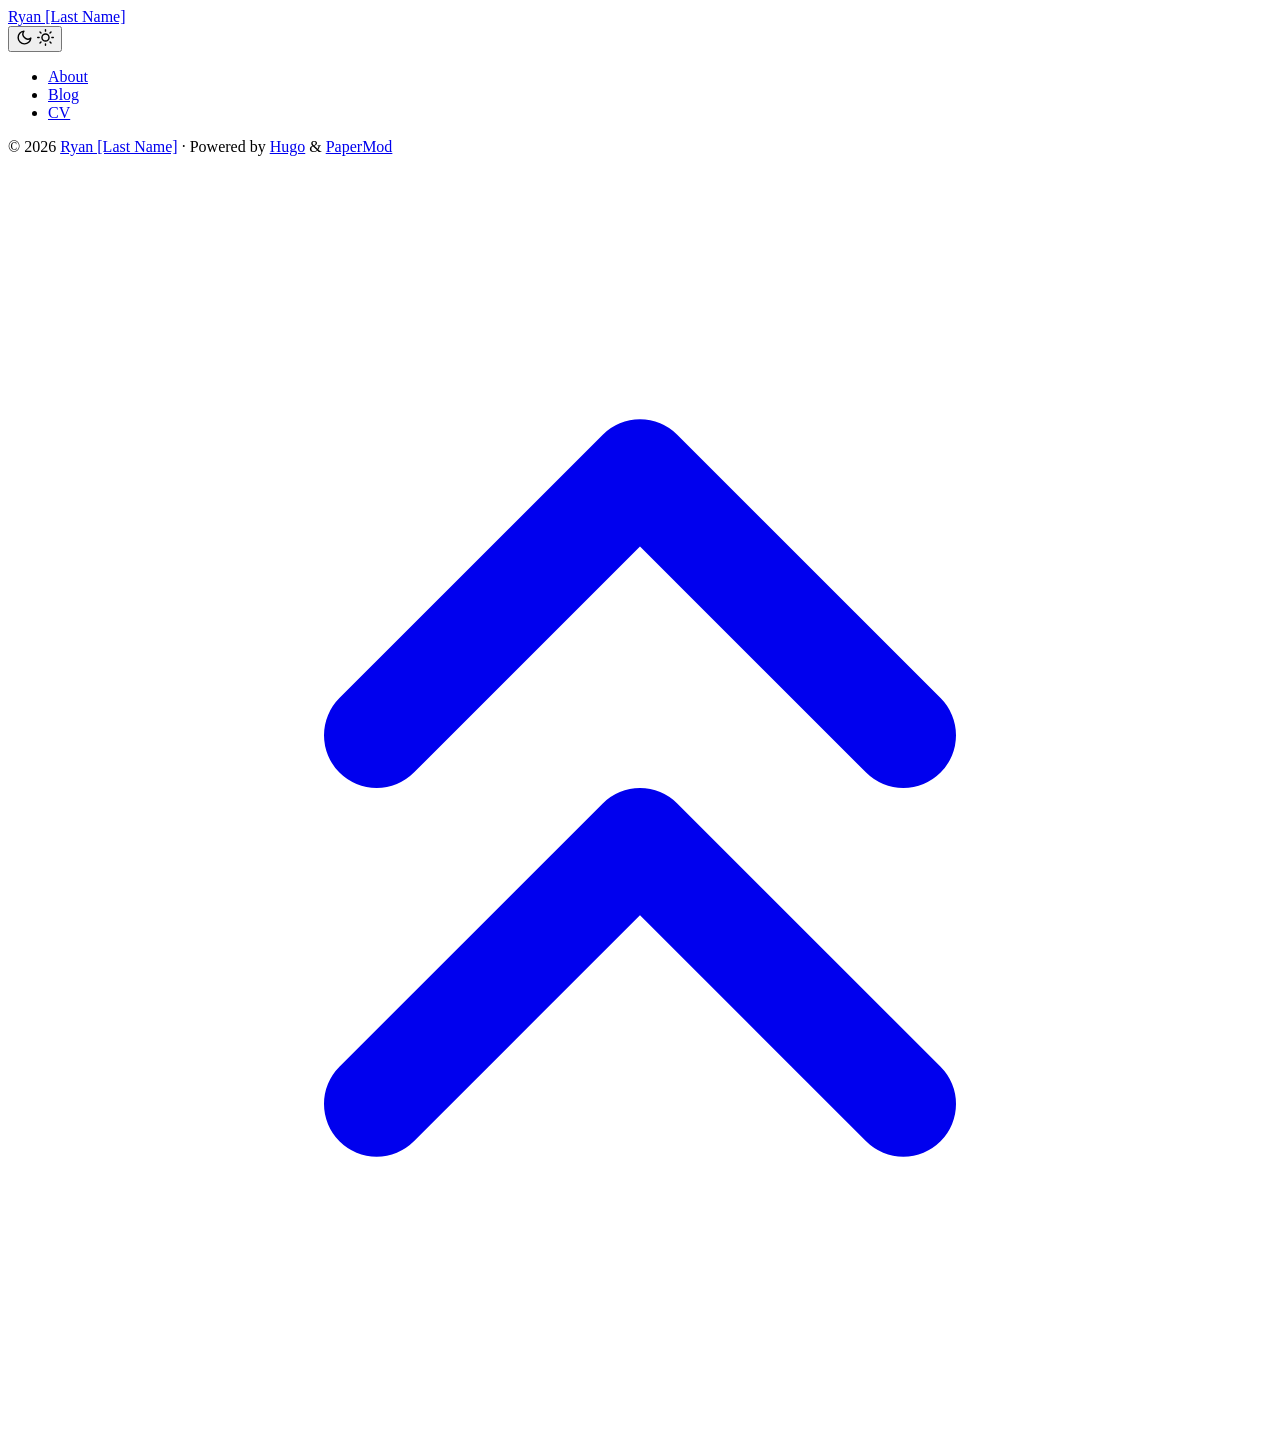
==== public/index.html @ 727adca2 "init commit" ====
<!DOCTYPE html>
<html lang="en" dir="auto" data-theme="auto">

<head>
	<meta name="generator" content="Hugo 0.163.3"><script src="/livereload.js?mindelay=10&amp;v=2&amp;port=1313&amp;path=livereload" data-no-instant defer></script><meta charset="utf-8">
<meta http-equiv="X-UA-Compatible" content="IE=edge">
<meta name="viewport" content="width=device-width, initial-scale=1, shrink-to-fit=no">
<meta name="robots" content="noindex, nofollow">
<title>Ryan [Last Name]</title>

<meta name="description" content="PhD applicant, theoretical CS / algorithms">
<meta name="author" content="">
<link rel="canonical" href="http://localhost:1313/">
<link crossorigin="anonymous" href="/assets/css/stylesheet.cd9298b33628769aa1bc1acebbbfd7aa11ce81dfe03484d479e1907760249a1d.css" integrity="sha256-zZKYszYodpqhvBrOu7/XqhHOgd/gNITUeeGQd2Akmh0=" rel="preload stylesheet" as="style">
<link rel="icon" href="http://localhost:1313/favicon.ico">
<link rel="icon" type="image/png" sizes="16x16" href="http://localhost:1313/favicon-16x16.png">
<link rel="icon" type="image/png" sizes="32x32" href="http://localhost:1313/favicon-32x32.png">
<link rel="apple-touch-icon" href="http://localhost:1313/apple-touch-icon.png">
<link rel="mask-icon" href="http://localhost:1313/safari-pinned-tab.svg">
<meta name="theme-color" content="#2e2e33">
<meta name="msapplication-TileColor" content="#2e2e33">
<link rel="alternate" type="application/rss+xml" href="http://localhost:1313/index.xml" title="rss">
<link rel="alternate" hreflang="en" href="http://localhost:1313/">
<noscript>
    <style>
        #theme-toggle,
        .top-link {
            display: none;
        }

    </style>
    <style>
        @media (prefers-color-scheme: dark) {
            :root {
                --theme: rgb(29, 30, 32);
                --entry: rgb(46, 46, 51);
                --primary: rgb(218, 218, 219);
                --secondary: rgb(155, 156, 157);
                --tertiary: rgb(65, 66, 68);
                --content: rgb(196, 196, 197);
                --code-block-bg: rgb(46, 46, 51);
                --code-bg: rgb(55, 56, 62);
                --border: rgb(51, 51, 51);
                color-scheme: dark;
            }

            .list {
                background: var(--theme);
            }

            .toc {
                background: var(--entry);
            }
        }

    </style>
</noscript>
<script>
    if (localStorage.getItem("pref-theme") === "dark") {
        document.querySelector("html").dataset.theme = 'dark';
    } else if (localStorage.getItem("pref-theme") === "light") {
       document.querySelector("html").dataset.theme = 'light';
    } else if (window.matchMedia('(prefers-color-scheme: dark)').matches) {
        document.querySelector("html").dataset.theme = 'dark';
    } else {
        document.querySelector("html").dataset.theme = 'light';
    }

</script>
</head>
<body class="list" id="top">
    <header class="header">
    <nav class="header-nav">
        <div class="logo">
            <a href="http://localhost:1313/" accesskey="h" title="Ryan [Last Name] (Alt + H)">Ryan [Last Name]</a>
            <div class="logo-switches">
                <button id="theme-toggle" class="theme-toggle" accesskey="t" title="(Alt + T)" aria-label="Toggle theme">
                    <svg class="moon" xmlns="http://www.w3.org/2000/svg" width="17" height="17" viewBox="0 0 24 24"
                        fill="none" stroke="currentColor" stroke-width="2" stroke-linecap="round"
                        stroke-linejoin="round">
                        <path d="M21 12.79A9 9 0 1 1 11.21 3 7 7 0 0 0 21 12.79z"></path>
                    </svg>
                    <svg class="sun" xmlns="http://www.w3.org/2000/svg" width="17" height="17" viewBox="0 0 24 24"
                        fill="none" stroke="currentColor" stroke-width="2" stroke-linecap="round"
                        stroke-linejoin="round">
                        <circle cx="12" cy="12" r="5"></circle>
                        <line x1="12" y1="1" x2="12" y2="3"></line>
                        <line x1="12" y1="21" x2="12" y2="23"></line>
                        <line x1="4.22" y1="4.22" x2="5.64" y2="5.64"></line>
                        <line x1="18.36" y1="18.36" x2="19.78" y2="19.78"></line>
                        <line x1="1" y1="12" x2="3" y2="12"></line>
                        <line x1="21" y1="12" x2="23" y2="12"></line>
                        <line x1="4.22" y1="19.78" x2="5.64" y2="18.36"></line>
                        <line x1="18.36" y1="5.64" x2="19.78" y2="4.22"></line>
                    </svg>
                </button>
            </div>
        </div>
        <ul id="menu" class="menu">
            <li>
                <a href="http://localhost:1313/about/" title="About">
                    <span>About</span>
                </a>
            </li>
            <li>
                <a href="http://localhost:1313/posts/" title="Blog">
                    <span>Blog</span>
                </a>
            </li>
            <li>
                <a href="http://localhost:1313/cv/" title="CV">
                    <span>CV</span>
                </a>
            </li>
        </ul>
    </nav>
</header>
<main class="main"> 
    </main>
    
<footer class="footer">
        <span>&copy; 2026 <a href="http://localhost:1313/">Ryan [Last Name]</a></span> · 

    
    
    <span>
        Powered by
        <a href="https://gohugo.io/?utm_source=papermod" rel="noopener" target="_blank">Hugo</a> &
        <a href="https://github.com/adityatelange/hugo-PaperMod/" rel="noopener" target="_blank">PaperMod</a>
    </span>
</footer>
<a href="#top" id="top-link" class="top-link hidden" aria-label="go to top" title="Go to Top (Alt + G)" accesskey="g">
    <svg xmlns="http://www.w3.org/2000/svg" viewBox="0 0 24 24" fill="none" stroke="currentColor" stroke-width="2"
        stroke-linecap="round" stroke-linejoin="round" class="feather feather-chevrons-up">
        <polyline points="17 11 12 6 7 11"></polyline>
        <polyline points="17 18 12 13 7 18"></polyline>
    </svg>
</a>

<script>
    let menu = document.getElementById('menu');
    if (menu) {
        
        const scrollPosition = localStorage.getItem("menu-scroll-position");
        if (scrollPosition) {
            menu.scrollLeft = parseInt(scrollPosition, 10);
        }
        
        menu.onscroll = function () {
            localStorage.setItem("menu-scroll-position", menu.scrollLeft);
        }
    }

    document.querySelectorAll('a[href^="#"]').forEach(anchor => {
        anchor.addEventListener("click", function (e) {
            e.preventDefault();
            var id = this.getAttribute("href").substr(1);
            if (!window.matchMedia('(prefers-reduced-motion: reduce)').matches) {
                document.querySelector(`[id='${decodeURIComponent(id)}']`).scrollIntoView({
                    behavior: "smooth"
                });
            } else {
                document.querySelector(`[id='${decodeURIComponent(id)}']`).scrollIntoView();
            }
            if (id === "top") {
                history.replaceState(null, null, " ");
            } else {
                history.pushState(null, null, `#${id}`);
            }
        });
    });

</script>
<script>
    var toplink = document.getElementById("top-link");
    window.onscroll = function () {
        const scrollThreshold = window.innerHeight;
        if (document.body.scrollTop > scrollThreshold || document.documentElement.scrollTop > scrollThreshold) {
            toplink.classList.remove("hidden");
        } else {
            toplink.classList.add("hidden");
        }
    };

</script>
<script>
    document.getElementById("theme-toggle").addEventListener("click", () => {
        const html = document.querySelector("html");
        if (html.dataset.theme === "dark") {
            html.dataset.theme = 'light';
            localStorage.setItem("pref-theme", 'light');
        } else {
            html.dataset.theme = 'dark';
            localStorage.setItem("pref-theme", 'dark');
        }
    })

</script>
</body>

</html>
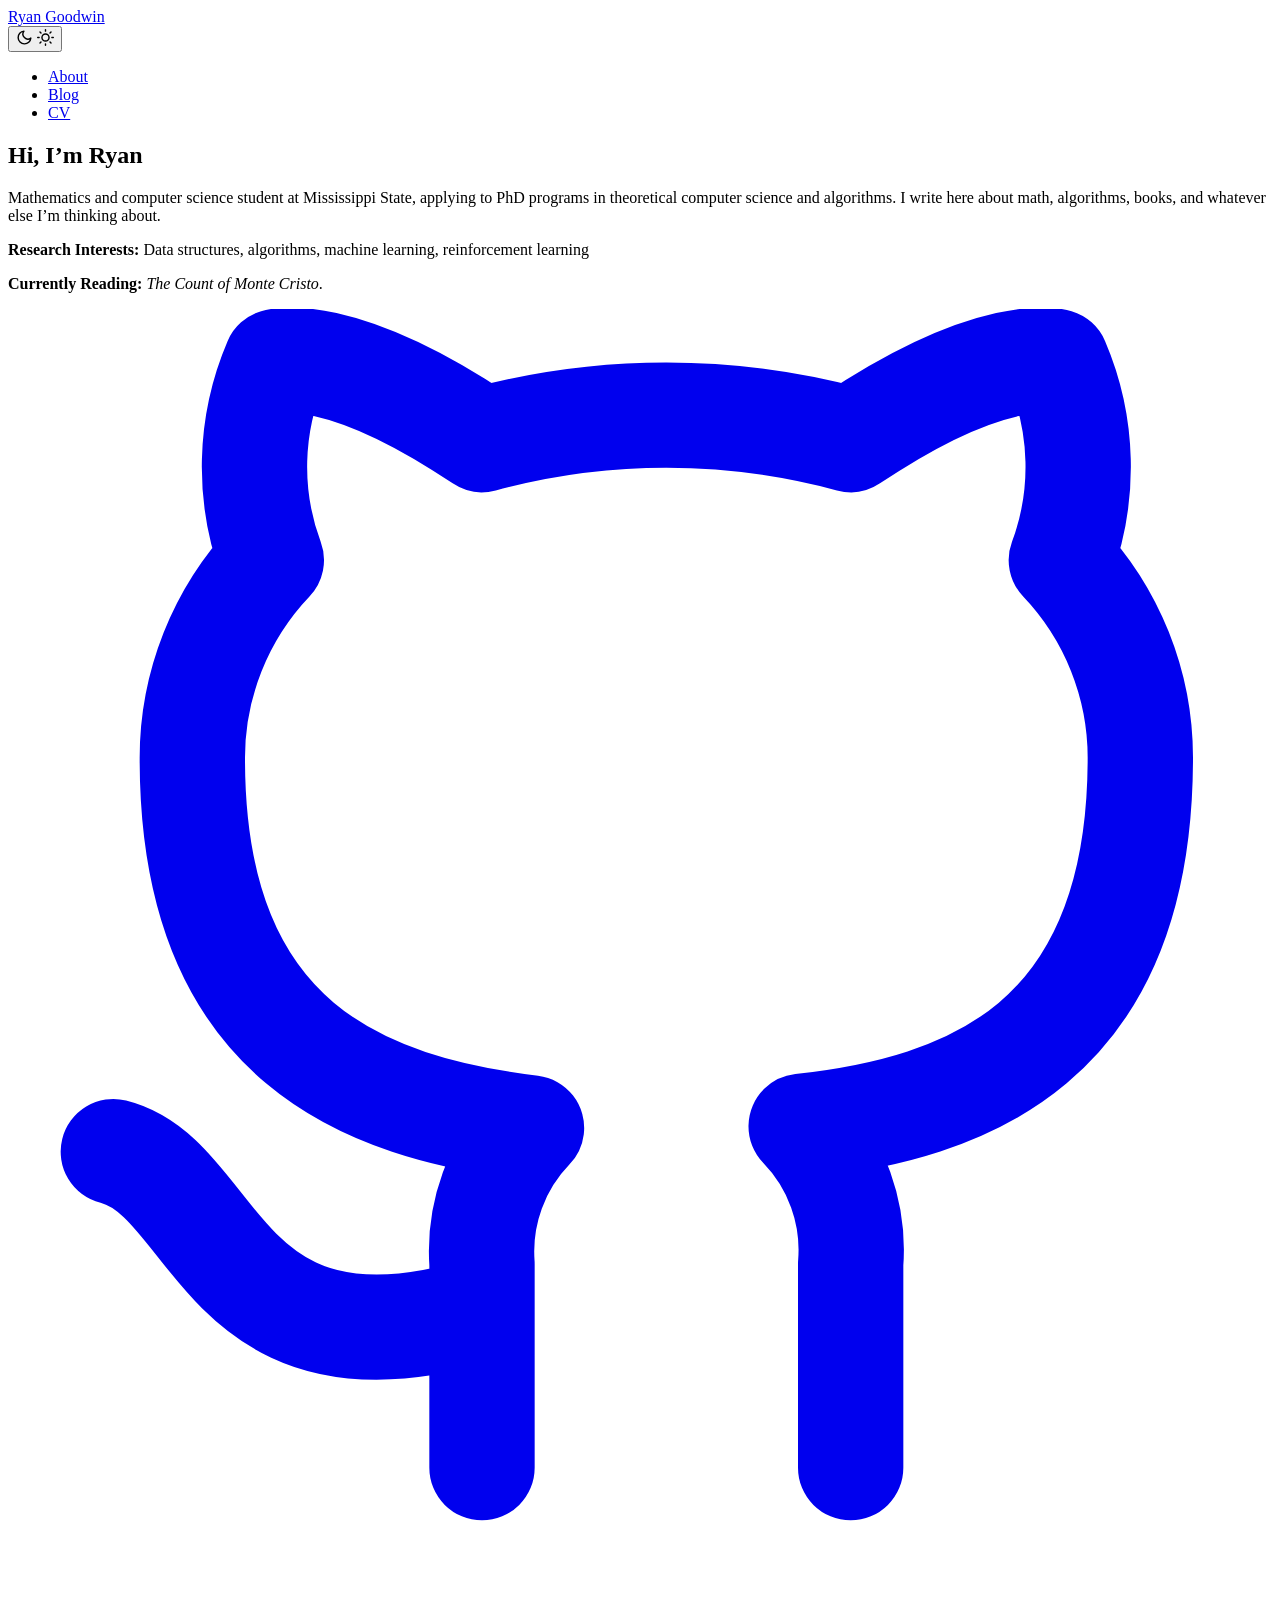
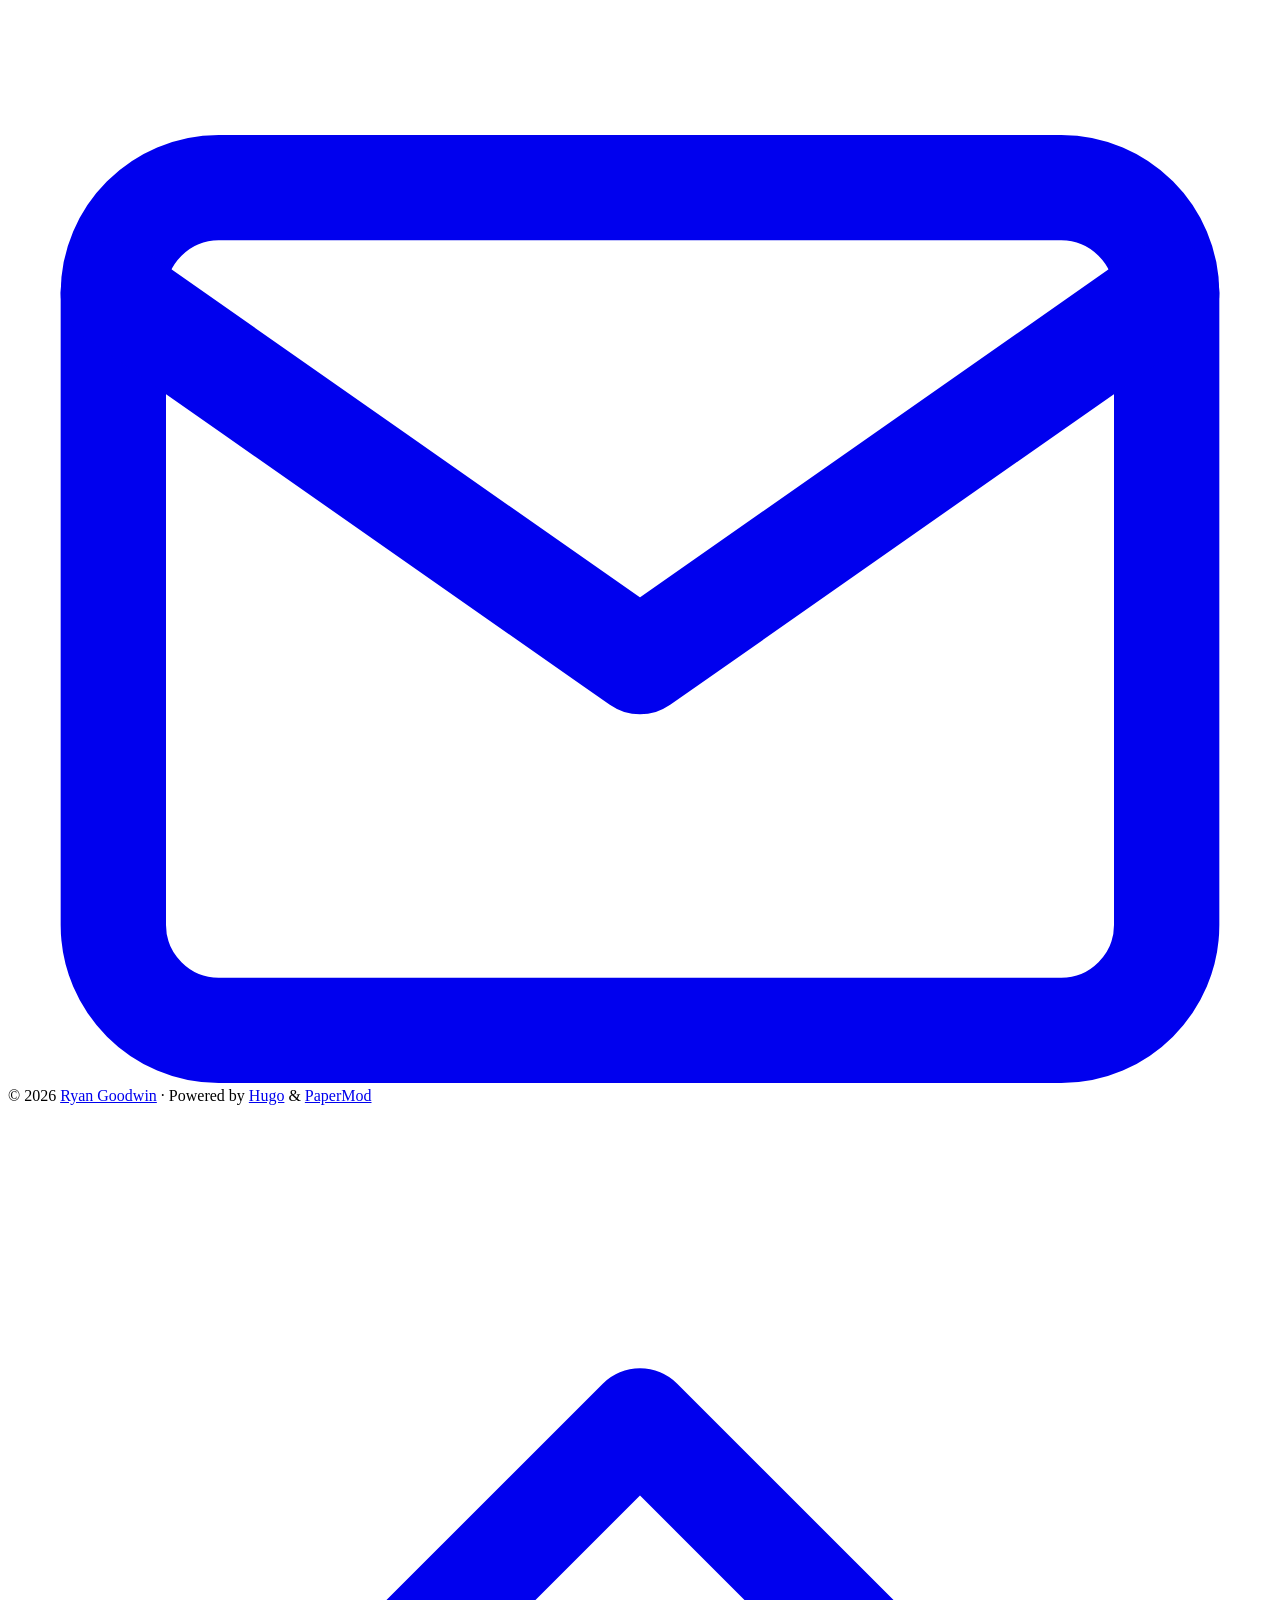
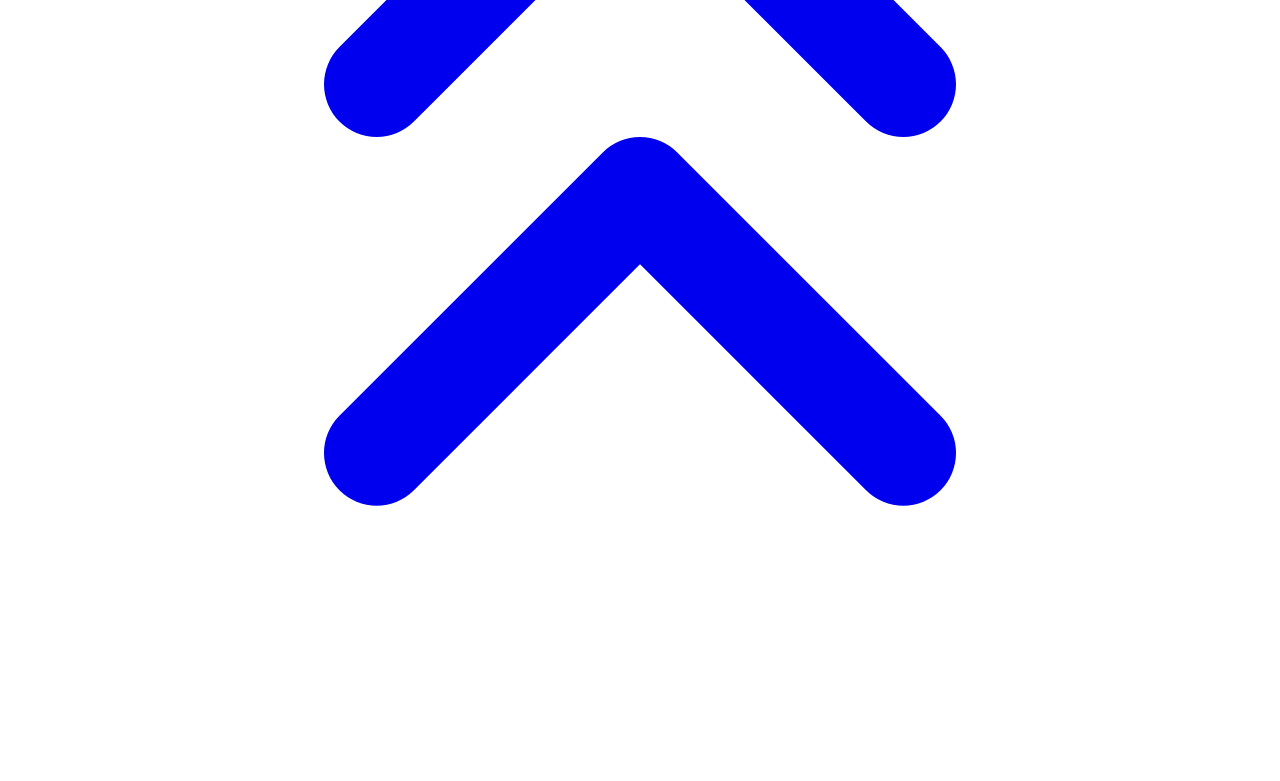
==== commit 89a9a995: "homepage update" ====
--- a/public/index.html
+++ b/public/index.html
@@ -6,7 +6,7 @@
 <meta http-equiv="X-UA-Compatible" content="IE=edge">
 <meta name="viewport" content="width=device-width, initial-scale=1, shrink-to-fit=no">
 <meta name="robots" content="noindex, nofollow">
-<title>Ryan [Last Name]</title>
+<title>Ryan Goodwin</title>
 
 <meta name="description" content="PhD applicant, theoretical CS / algorithms">
 <meta name="author" content="">
@@ -72,7 +72,7 @@
     <header class="header">
     <nav class="header-nav">
         <div class="logo">
-            <a href="http://localhost:1313/" accesskey="h" title="Ryan [Last Name] (Alt + H)">Ryan [Last Name]</a>
+            <a href="http://localhost:1313/" accesskey="h" title="Ryan Goodwin (Alt + H)">Ryan Goodwin</a>
             <div class="logo-switches">
                 <button id="theme-toggle" class="theme-toggle" accesskey="t" title="(Alt + T)" aria-label="Toggle theme">
                     <svg class="moon" xmlns="http://www.w3.org/2000/svg" width="17" height="17" viewBox="0 0 24 24"
@@ -116,10 +116,44 @@
     </nav>
 </header>
 <main class="main"> 
+<article class="first-entry home-info">
+    <header class="entry-header">
+        <h1>Hi, I&rsquo;m Ryan</h1>
+    </header>
+    <div class="entry-content md-content">
+        
+        <p>Mathematics and computer science student at Mississippi State, applying to PhD programs in theoretical computer science and algorithms. I write here about math, algorithms, books, and whatever else I&rsquo;m thinking about.</p>
+<p><strong>Research Interests:</strong> Data structures, algorithms, machine learning, reinforcement learning</p>
+<p><strong>Currently Reading:</strong> <em>The Count of Monte Cristo</em>.</p>
+
+    </div>
+    <footer class="entry-footer">
+        <div class="social-icons" >
+    <a href="https://github.com/RDG0818" target="_blank" rel="noopener noreferrer me"
+        title="Github">
+        <svg xmlns="http://www.w3.org/2000/svg" viewBox="0 0 24 24" fill="none" stroke="currentColor" stroke-width="2"
+    stroke-linecap="round" stroke-linejoin="round">
+    <path
+        d="M9 19c-5 1.5-5-2.5-7-3m14 6v-3.87a3.37 3.37 0 0 0-.94-2.61c3.14-.35 6.44-1.54 6.44-7A5.44 5.44 0 0 0 20 4.77 5.07 5.07 0 0 0 19.91 1S18.73.65 16 2.48a13.38 13.38 0 0 0-7 0C6.27.65 5.09 1 5.09 1A5.07 5.07 0 0 0 5 4.77a5.44 5.44 0 0 0-1.5 3.78c0 5.42 3.3 6.61 6.44 7A3.37 3.37 0 0 0 9 18.13V22">
+    </path>
+</svg>
+    </a>
+    <a href="mailto:ryangoodwin0818@gmail.com" target="_blank" rel="noopener noreferrer me"
+        title="Email">
+        <svg xmlns="http://www.w3.org/2000/svg" viewBox="0 0 24 21" fill="none" stroke="currentColor" stroke-width="2"
+    stroke-linecap="round" stroke-linejoin="round">
+    <path d="M4 4h16c1.1 0 2 .9 2 2v12c0 1.1-.9 2-2 2H4c-1.1 0-2-.9-2-2V6c0-1.1.9-2 2-2z"></path>
+    <polyline points="22,6 12,13 2,6"></polyline>
+</svg>
+    </a>
+</div>
+
+    </footer>
+</article>
     </main>
     
 <footer class="footer">
-        <span>&copy; 2026 <a href="http://localhost:1313/">Ryan [Last Name]</a></span> · 
+        <span>&copy; 2026 <a href="http://localhost:1313/">Ryan Goodwin</a></span> · 
 
     
     
